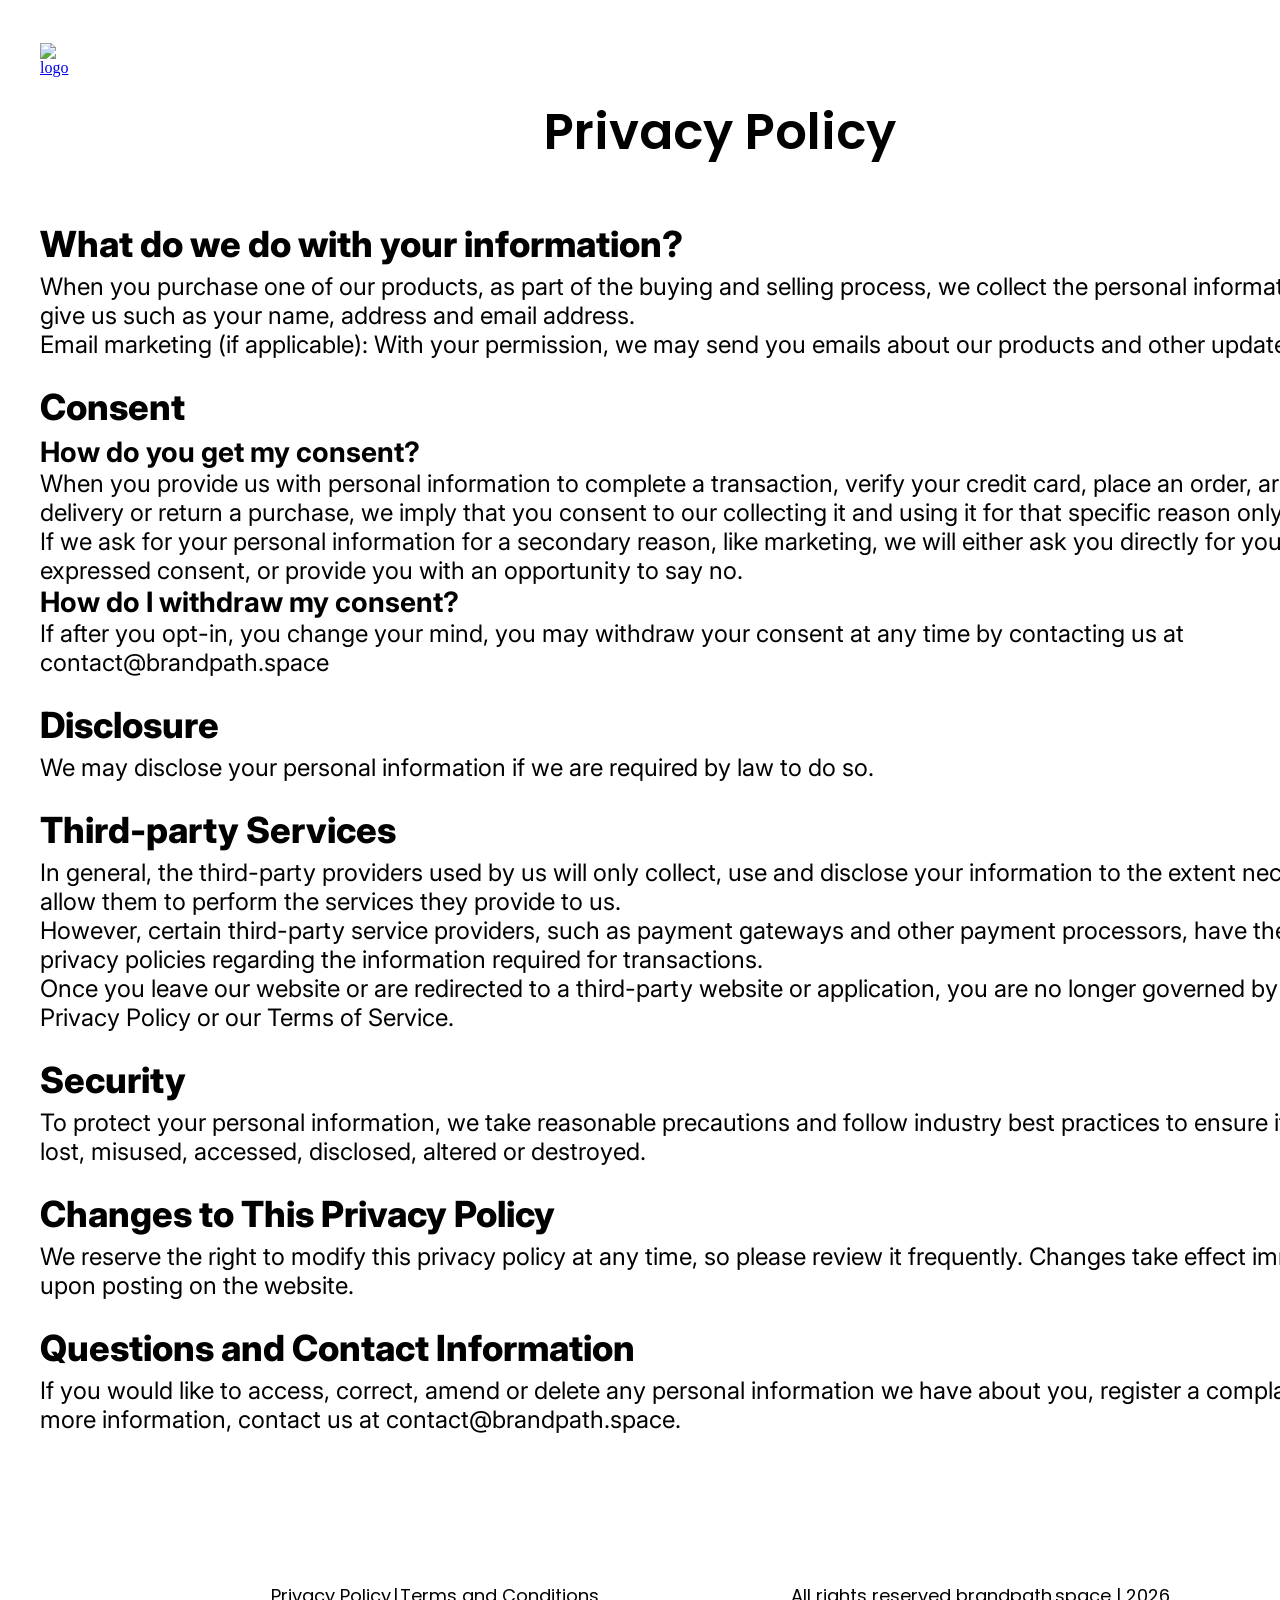
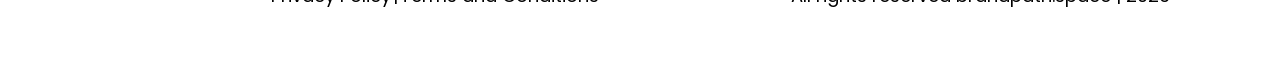
==== policy.html @ eed77c49 "1" ====
<!doctype html>
<html lang="en">
  <head>
    <meta charset="UTF-8" />
    <meta name="viewport" content="width=device-width, initial-scale=1.0" />

    <title>Privacy Policy</title>
    <link rel="icon" href="img/image 1.png" />

    <link rel="stylesheet" type="text/css" href="slick/slick.css" />
    <link rel="stylesheet" href="css/main.css" />
  </head>

  <body>
    <header class="p-f-header p-f-header-terms">
      <div class="p-f-header-background"></div>
      <nav class="p-f-navigation">
        <ul class="p-f-navigation-list-terms">
          <li class="p-f-navigation-item">
            <a href="/">
              <img
                class="p-f-header-terms-img"
                alt="logo"
                src="img/akar-icons_cross.png"
              />
            </a>
          </li>
        </ul>
      </nav>
    </header>

    <main style="background: #ffffff">
      <div class="p-f-policy-terms-container">
        <h1>Privacy Policy</h1>

        <section>
          <h2>What do we do with your information?</h2>
          <p>
            When you purchase one of our products, as part of the buying and
            selling process, we collect the personal information you give us
            such as your name, address and email address.
          </p>
          <p>
            Email marketing (if applicable): With your permission, we may send
            you emails about our products and other updates.
          </p>
        </section>

        <section>
          <h2>Consent</h2>

          <h3>How do you get my consent?</h3>
          <p>
            When you provide us with personal information to complete a
            transaction, verify your credit card, place an order, arrange for a
            delivery or return a purchase, we imply that you consent to our
            collecting it and using it for that specific reason only.
          </p>

          <p>
            If we ask for your personal information for a secondary reason, like
            marketing, we will either ask you directly for your expressed
            consent, or provide you with an opportunity to say no.
          </p>

          <h3>How do I withdraw my consent?</h3>
          <p>
            If after you opt-in, you change your mind, you may withdraw your
            consent at any time by contacting us at
            <a href="mailto:contact@brandpath.space"
              ><span class="domain">contact@brandpath.space</span></a
            >
          </p>
        </section>

        <section>
          <h2>Disclosure</h2>
          <p>
            We may disclose your personal information if we are required by law
            to do so.
          </p>
        </section>

        <section>
          <h2>Third-party Services</h2>
          <p>
            In general, the third-party providers used by us will only collect,
            use and disclose your information to the extent necessary to allow
            them to perform the services they provide to us.
          </p>

          <p>
            However, certain third-party service providers, such as payment
            gateways and other payment processors, have their own privacy
            policies regarding the information required for transactions.
          </p>

          <p>
            Once you leave our website or are redirected to a third-party
            website or application, you are no longer governed by this Privacy
            Policy or our Terms of Service.
          </p>
        </section>

        <section>
          <h2>Security</h2>
          <p>
            To protect your personal information, we take reasonable precautions
            and follow industry best practices to ensure it is not lost,
            misused, accessed, disclosed, altered or destroyed.
          </p>
        </section>

        <section>
          <h2>Changes to This Privacy Policy</h2>
          <p>
            We reserve the right to modify this privacy policy at any time, so
            please review it frequently. Changes take effect immediately upon
            posting on the website.
          </p>
        </section>

        <section>
          <h2>Questions and Contact Information</h2>
          <p>
            If you would like to access, correct, amend or delete any personal
            information we have about you, register a complaint, or get more
            information, contact us at
            <a href="mailto:contact@brandpath.space"
              ><span class="domain">contact@brandpath.space</span></a
            >.
          </p>
        </section>
      </div>
    </main>

    <footer class="p-f-footer" style="margin: auto; background: #ffffff">
      <div class="p-f-footer-container">
        <div class="p-f-footer-wrapper">
          <a class="p-f-footer-text" href="/policy.html">Privacy Policy</a>
          <p class="p-f-footer-text">|</p>
          <a class="p-f-footer-text" href="/terms.html"
            >Terms and Conditions
          </a>
        </div>

        <p class="p-f-footer-copyright">
          All rights reserved brandpath.space | 2026
        </p>
      </div>
    </footer>
    <script src="js/mobile-menu.js"></script>
  </body>
</html>
---- css/main.css ----
@import url("https://fonts.googleapis.com/css2?family=Inter:ital,opsz,wght@0,14..32,100..900;1,14..32,100..900&family=Poppins:ital,wght@0,100;0,200;0,300;0,400;0,500;0,600;0,700;0,800;0,900;1,100;1,200;1,300;1,400;1,500;1,600;1,700;1,800;1,900&display=swap");

*,
*::before,
*::after {
  box-sizing: border-box;
}
html {
  scroll-behavior: smooth;
}

body {
  margin: 0;
  background: #00ff88;

  color: #010101;
}

h1,
h2,
h3,
h4,
h5,
h6,
p {
  margin: 0;
}

ul,
ol {
  margin: 0;
  padding: 0;
  list-style: none;
}
dl,
dt,
dd {
  margin: 0;
  padding: 0;
}
img {
  display: block;
  height: auto;
}
figure {
  margin: 0;
  padding: 0;
  border: 0;
}
.list {
  list-style: none;
}

button,
a {
  cursor: pointer;
}

.button:hover {
  scale: 120%;
}

.p-f-header.is-open .p-f-header-background {
  left: 0;
}
.p-f-header-button-wrapper {
  margin-left: auto;
}
.p-f-header-icon {
  display: none;
}

.p-f-header-icon-button {
  display: -webkit-box;
  display: -ms-flexbox;
  display: flex;
  background-color: transparent;
  border: none;
  border-radius: 50%;
}
.p-f-navigation-list.is-open {
  right: 0;
}
.p-f-header-icon-menu {
  display: block;
}

.p-f-header-icon-button.is-open .p-f-header-icon-menu {
  display: none;
}

.p-f-header-icon-button.is-open .p-f-header-icon-close {
  display: block;
}

.p-f-header {
  position: fixed;
  width: 100%;
  z-index: 5;
  transition: background-color 0.3s ease;
  background: transparent;
  display: flex;
  height: 84px;
  background: #00ff88;
}

.p-f-header-background {
  position: absolute;
  top: 0;
  right: 0;
  bottom: 0;
  left: 100%;
  z-index: -1;
  transition: left 0.3s ease;
  background: #00ff88;
}
.p-f-header.is-open .p-f-header-background {
  left: 0;
}
.p-f-header-button-wrapper {
  margin-right: auto;
  display: flex;
  align-items: center;
  justify-content: space-between;
}

.p-f-header-icon-menu {
  display: block;
}

.p-f-header-icon-button.is-open .p-f-header-icon-menu {
  display: none;
}

.p-f-header-icon-button.is-open .p-f-header-icon-close {
  display: block;
}

.p-f-navigation {
  display: -ms-flexbox;
  -webkit-box-orient: vertical;
  -webkit-box-direction: normal;
  -ms-flex-direction: column;
  flex-direction: column;
  -webkit-box-align: center;
  -ms-flex-align: center;
  align-items: center;
  -webkit-box-flex: 1;
  -ms-flex: 1;
  flex: 1;
  padding: 8px 24px 0;
  position: relative;
}

.p-f-navigation-list {
  display: flex;
  flex-direction: column;
  align-items: center;
  position: absolute;
  top: 100%;
  right: -100%;
  width: 100%;
  height: auto;
  transition: 0.3s;
  z-index: 999;
  padding: 100px 0px;

  gap: 50px;
  background: #00ff88;
}

.p-f-navigation-list.is-open {
  right: 0;
}

.p-f-navigation-link {
  transition: all 0.3s ease-in-out;
  text-decoration: none;
  color: #010101;
  font-family: Poppins;
  font-weight: 400;
  font-style: Regular;
  font-size: 18px;
  leading-trim: NONE;
  line-height: 24px;
  letter-spacing: 0px;
}

.p-f-navigation-link:hover,
.p-f-navigatioт-link:focus {
  color: #5f371a;
}

.p-f-header.is-open {
  background-color: transparent;
}

.p-f-navigation-img {
  display: none;
}
.p-f-home-img {
  width: 288px;
  margin-top: 50px;
}
.p-f-header-terms {
  background: transparent;
}
.p-f-header-terms-img {
  width: 24px;
}
@media screen and (min-width: 1191px) {
  .p-f-navigation-img {
    display: block;
    margin-right: 140px;
  }
  .p-f-header-terms-img {
    width: 41px;
    margin-left: 40px;
  }
  .p-f-home-img {
    width: 288px;
    margin-top: 0px;
    margin-left: 60px;
  }
  .p-f-policy-terms-header-icon-menu {
    display: none;
  }
  .p-f-header-button-wrapper {
    display: none;
  }
  .p-f-header {
    width: 100%;
    height: 120px;
    padding: 0;
    display: flex;
    align-items: center;
    justify-content: center;
    z-index: 1000;
  }

  .p-f-header-icon-button {
    display: none;
  }
  .p-f-navigation {
    display: flex;
    flex-direction: row;
    flex: 1;
    padding: 0;
    width: 1440px;
    padding: 0 0px;
    margin: auto;
  }

  .p-f-navigation-list {
    background-color: transparent;
    flex-direction: row;
    display: flex;
    position: static;
    width: 1440px;
    margin: auto;
    padding-block: 0;
    flex: 1;

    height: 0px;
    display: flex;
    justify-content: center;
    align-items: center;
    justify-content: center;
    padding: 0;
  }

  .p-f-navigation-link {
    font-family: Poppins;
    font-weight: 400;
    font-style: Regular;
    font-size: 18px;
    leading-trim: NONE;
    line-height: 24px;
    letter-spacing: 0px;
  }

  .p-f-navigation-item-desk {
    display: none;
  }
}

.p-f-home {
  width: 375px;
  margin: auto;
}
.p-f-home-container {
  width: 375px;
  padding: 104px 24px 50px;
  margin: auto;
}

.p-f-home-title {
  font-family: Poppins;
  font-weight: 700;
  font-style: Bold;
  font-size: 30px;
  leading-trim: NONE;
  line-height: 40px;
  letter-spacing: 0px;
  text-align: center;
}

.p-f-home-text {
  font-family: Inter;
  font-weight: 400;
  font-style: Regular;
  font-size: 14px;
  leading-trim: NONE;
  line-height: 18px;
  letter-spacing: 0px;
  display: flex;
  flex-direction: column;
  gap: 16px;
  padding: 19px 0 20px;
}

.p-f-home-img {
  transition: all 0.3s ease-in-out;
}

.p-f-home-img:hover {
  transform: scale(1.1);
}
.p-f-home-link {
  width: 327px;
  margin: 0;
}

@media screen and (min-width: 1191px) {
  .p-f-home {
    width: 1440px;
    height: 1070px;
    background-image: url("/img/Frame\ 66.png");
  }
  .p-f-home-container {
    width: 1440px;
    padding: 340px 534px 0px 64px;
  }

  .p-f-home-title {
    font-family: Poppins;
    font-weight: 700;
    font-style: Bold;
    font-size: 60px;
    leading-trim: NONE;
    line-height: 75px;
    letter-spacing: 0px;
    text-align: left;
  }

  .p-f-home-text {
    font-family: Inter;
    font-weight: 400;
    font-style: Regular;
    font-size: 20px;
    leading-trim: NONE;
    line-height: 24px;
    letter-spacing: 0px;

    width: 842px;
    padding: 40px 0 64px;
    gap: 24px;
  }

  .p-f-home-link {
    width: 337px;
    margin: 0;
  }
}
.p-f-about {
  background: #0a0e1a;
  color: #ffffff;
}
.p-f-about-container {
  width: 375px;
  padding: 40px 24px;
  margin: auto;
}
.p-f-about-title {
  font-family: Poppins;
  font-weight: 700;
  font-style: Bold;
  font-size: 30px;
  leading-trim: NONE;
  line-height: 40px;
  letter-spacing: 0px;
  text-align: center;
}
.p-f-about-text {
  font-family: Inter;
  font-weight: 400;
  font-style: Regular;
  font-size: 14px;
  leading-trim: NONE;
  line-height: 18px;
  letter-spacing: 0px;

  display: flex;
  flex-direction: column;
  gap: 20px;
  padding-top: 20px;
}

@media screen and (min-width: 1191px) {
  .p-f-about-container {
    width: 1440px;
    padding: 64px 70px;
  }
  .p-f-about-title {
    font-family: Poppins;
    font-weight: 600;
    font-style: SemiBold;
    font-size: 50px;
    leading-trim: NONE;
    line-height: 65px;
    letter-spacing: 0px;
    text-align: center;
  }
  .p-f-about-text {
    font-family: Inter;
    font-weight: 400;
    font-style: Regular;
    font-size: 20px;
    leading-trim: NONE;
    line-height: 24px;
    letter-spacing: 0px;

    gap: 10px;
    padding-top: 40px;
  }
}

.p-f-why-container {
  width: 375px;
  margin: auto;
  padding: 50px 24px;
  background-repeat: no-repeat;
  background-size: cover;
  background-position: center;
  background-image: url("/img/Frame\ 67.png");
  height: 856px;
}

.p-f-why-item {
  padding-top: 20px;
  display: flex;
  flex-direction: column;
  gap: 10px;
  font-family: Inter;
  font-weight: 400;
  font-style: Regular;
  font-size: 14px;
  leading-trim: NONE;
}

@media screen and (min-width: 1191px) {
  .p-f-why-container {
    width: 1440px;
    margin: auto;
    padding: 310px 74px 0 471px;
    background-repeat: no-repeat;
    background-size: cover;
    background-position: center;
    background-image: url("/img/Frame\ 68.png");
    height: 910px;
  }

  .p-f-why-item {
    padding-top: 40px;
    display: flex;
    flex-direction: column;
    gap: 20px;
    font-family: Inter;
    font-weight: 400;
    font-style: Regular;
    font-size: 20px;
    leading-trim: NONE;
    line-height: 24px;
    letter-spacing: 0px;
  }
  .p-f-about-title-two {
    text-align: left;
  }
}

.p-f-uniqueness-container {
  margin: auto;
  width: 375px;
  padding: 50px 24px 0;
}
.p-f-uniqueness-list {
  padding-top: 20px;
  display: flex;
  flex-direction: column;
  gap: 20px;
}
.p-f-uniqueness-item {
  box-shadow:
    0px 1px 2px -1px #0000001a,
    0px 1px 3px 0px #0000001a;
  border-top: 1px solid #e5e7eb;
  background: #ffffff;

  padding: 20px;
  border-radius: 24px;
  font-family: Inter;
  font-weight: 400;
  font-style: Regular;
  font-size: 16px;
  leading-trim: NONE;
  line-height: 20px;
  letter-spacing: 0px;
}

@media screen and (min-width: 1191px) {
  .p-f-uniqueness-container {
    margin: auto;
    width: 1440px;
    padding: 100px 132px 0;
  }
  .p-f-uniqueness-list {
    padding: 40px 0px 0;
    display: flex;
    flex-direction: column;
    gap: 40px;
  }
  .p-f-uniqueness-item {
    padding: 24px;
    font-family: Inter;
    font-weight: 400;
    font-style: Regular;
    font-size: 24px;
    leading-trim: NONE;
    line-height: 30px;
    letter-spacing: 0px;
  }
}
.p-f-how {
  background: #0a0e1a;
}
.p-f-how-container {
  width: 375px;
  height: 505px;
  background-repeat: no-repeat;
  background-size: cover;
  background-position: center;
  background-image: url("/img/Get\ In\ Touch.png");
  margin: auto;
  width: 375px;
  padding: 143px 43px 0;
}
.p-f-how-text {
  display: flex;
  flex-direction: column;
  gap: 16px;
  padding: 32px 0;
  font-family: Inter;
  font-weight: 400;
  font-style: Regular;
  font-size: 14px;
  leading-trim: NONE;
  line-height: 100%;
  letter-spacing: 0px;
}
.p-f-how-list {
  color: #010101;
  text-decoration: none;
}

.p-f-how-item {
  color: #ffffff;
  text-decoration: none;
  display: flex;
  gap: 12px;
  box-shadow:
    0px 4px 6px -4px #0000001a,
    0px 10px 15px -3px #0000001a;
  background: #0a0e1a;
  width: 302px;
  height: 54px;
  font-family: Inter;
  font-weight: 400;
  font-style: Regular;
  font-size: 14px;
  leading-trim: NONE;
  line-height: 100%;
  letter-spacing: 0px;
  align-items: center;
  justify-content: center;
  border-radius: 33554400px;
}

@media screen and (min-width: 1191px) {
  .p-f-how-container {
    width: 1440px;
    height: 701px;
    background-image: url("/img/Get\ In\ Touch\ \(1\).png");
    margin: auto;
    padding: 240px 384px 0;
  }
  .p-f-how-text {
    font-family: Inter;
    font-weight: 400;
    font-style: Regular;
    font-size: 20px;
    leading-trim: NONE;
    line-height: 24px;
    letter-spacing: 0px;
  }

  .p-f-how-item {
    width: 297px;
    height: 68px;

    border-radius: 24px;
    margin: auto;
    font-weight: 400;
    font-style: Regular;
    font-size: 18px;
    leading-trim: NONE;
    line-height: 24px;
    letter-spacing: 0px;
    text-align: center;
  }
}

.p-f-policy-terms-container {
  padding: 100px 8px 50px;
  width: 375px;
  color: #000000;
  margin: auto;
  font-family: Inter;
  font-weight: 400;
  font-style: Regular;
  font-size: 14px;
  leading-trim: NONE;
}

.p-f-policy-terms-container h1 {
  margin-bottom: 35px;
  font-family: Poppins;
  font-weight: 700;
  font-style: Bold;
  font-size: 30px;
  leading-trim: NONE;
  line-height: 40px;
  letter-spacing: 0px;
  text-align: center;
}
.p-f-policy-terms-container h2 {
  margin: 20px 0 10px;
  font-family: Inter;
  font-weight: 800;
  font-style: Extra Bold;
  font-size: 20px;
  leading-trim: NONE;
  line-height: 100%;
  letter-spacing: 0%;
}
.p-f-policy-terms-container ul {
  list-style-type: disc;
  margin-left: 20px;
}

.p-f-policy-terms-container a {
  color: inherit;
  text-decoration: none;
}
@media screen and (min-width: 1191px) {
  .p-f-policy-terms-container {
    padding: 100px 40px;
    width: 1440px;
    font-family: Inter;
    font-weight: 400;
    font-style: Regular;
    font-size: 24px;
    leading-trim: NONE;
  }
  .p-f-policy-terms-container h1 {
    font-family: Poppins;
    font-weight: 600;
    font-style: SemiBold;
    font-size: 50px;
    leading-trim: NONE;
    line-height: 65px;
    letter-spacing: 0px;

    margin-bottom: 61px;
  }
  .p-f-policy-terms-container h2 {
    font-family: Inter;
    font-weight: 800;
    font-style: Extra Bold;
    font-size: 36px;
    leading-trim: NONE;
    line-height: 100%;
    letter-spacing: 0%;

    margin: 30px 0 10px;
  }
}

.p-f-footer-container {
  width: 375px;
  padding: 32px 22px;
  margin: auto;
  display: flex;
  flex-direction: column;
  font-family: Poppins;
  font-weight: 400;
  font-style: Regular;
  font-size: 14px;
  leading-trim: NONE;
  line-height: 18px;
  letter-spacing: 0px;
  text-align: center;
  gap: 40px;
}

.p-f-footer-wrapper {
  display: flex;
  flex-direction: row;
  align-items: center;
  justify-content: center;
  gap: 2px;
}

.p-f-footer-text {
  text-decoration: none;
  color: inherit;
}

@media screen and (min-width: 1191px) {
  .p-f-footer-container {
    width: 1440px;
    padding: 50px 266px;
    flex-direction: row;
    justify-content: center;
    align-items: center;
    gap: 192px;
    font-family: Poppins;
    font-weight: 400;
    font-style: Regular;
    font-size: 18px;
    leading-trim: NONE;
    line-height: 24px;
    letter-spacing: 0px;
    text-align: center;
  }
}
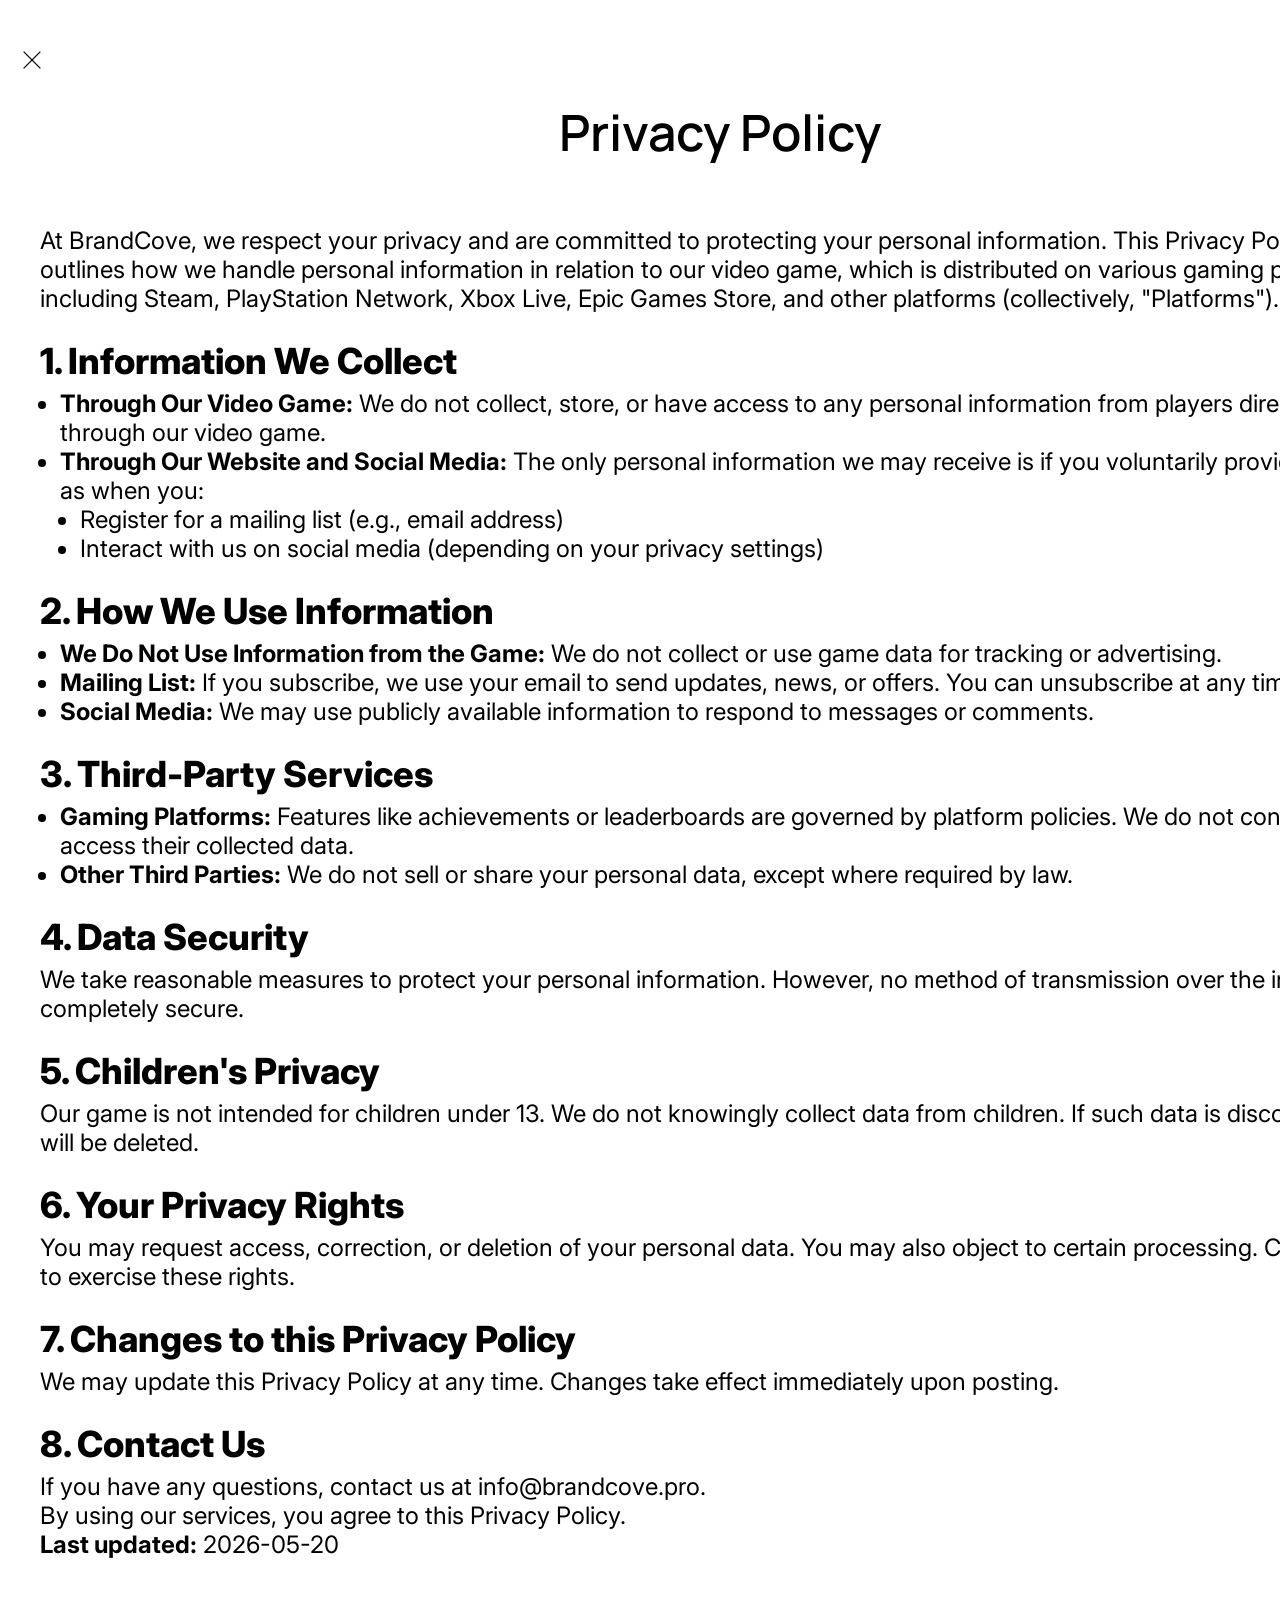
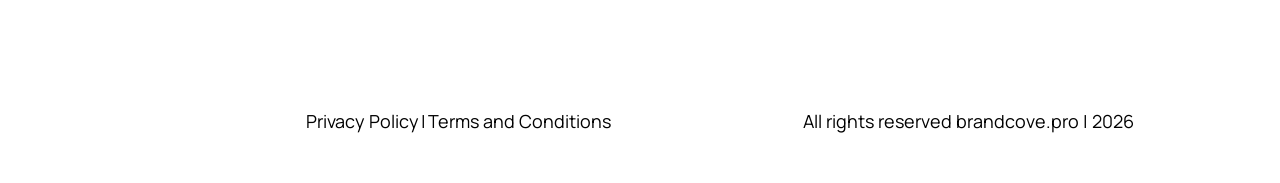
==== commit 7b9e08d2: "2" ====
--- a/policy.html
+++ b/policy.html
@@ -12,14 +12,14 @@
   </head>
 
   <body>
-    <header class="p-f-header p-f-header-terms">
-      <div class="p-f-header-background"></div>
-      <nav class="p-f-navigation">
-        <ul class="p-f-navigation-list-terms">
-          <li class="p-f-navigation-item">
+    <header class="p-m-header p-m-header-terms">
+      <div class="p-m-header-background"></div>
+      <nav class="p-m-navigation">
+        <ul class="p-m-navigation-list-terms">
+          <li class="p-m-navigation-item">
             <a href="/">
               <img
-                class="p-f-header-terms-img"
+                class="p-m-header-terms-img"
                 alt="logo"
                 src="img/akar-icons_cross.png"
               />
@@ -30,122 +30,143 @@
     </header>
 
     <main style="background: #ffffff">
-      <div class="p-f-policy-terms-container">
+      <div class="p-m-policy-terms-container">
         <h1>Privacy Policy</h1>
 
+        <p>
+          At <span class="name">BrandCove</span>, we respect your privacy and
+          are committed to protecting your personal information. This Privacy
+          Policy outlines how we handle personal information in relation to our
+          video game, which is distributed on various gaming platforms,
+          including Steam, PlayStation Network, Xbox Live, Epic Games Store, and
+          other platforms (collectively, "Platforms").
+        </p>
+
         <section>
-          <h2>What do we do with your information?</h2>
+          <h2>1. Information We Collect</h2>
+          <ul>
+            <li>
+              <strong>Through Our Video Game:</strong>
+              We do not collect, store, or have access to any personal
+              information from players directly through our video game.
+            </li>
+            <li>
+              <strong>Through Our Website and Social Media:</strong>
+              The only personal information we may receive is if you voluntarily
+              provide it, such as when you:
+              <ul>
+                <li>Register for a mailing list (e.g., email address)</li>
+                <li>
+                  Interact with us on social media (depending on your privacy
+                  settings)
+                </li>
+              </ul>
+            </li>
+          </ul>
+        </section>
+
+        <section>
+          <h2>2. How We Use Information</h2>
+          <ul>
+            <li>
+              <strong>We Do Not Use Information from the Game:</strong>
+              We do not collect or use game data for tracking or advertising.
+            </li>
+            <li>
+              <strong>Mailing List:</strong>
+              If you subscribe, we use your email to send updates, news, or
+              offers. You can unsubscribe at any time.
+            </li>
+            <li>
+              <strong>Social Media:</strong>
+              We may use publicly available information to respond to messages
+              or comments.
+            </li>
+          </ul>
+        </section>
+
+        <section>
+          <h2>3. Third-Party Services</h2>
+          <ul>
+            <li>
+              <strong>Gaming Platforms:</strong>
+              Features like achievements or leaderboards are governed by
+              platform policies. We do not control or access their collected
+              data.
+            </li>
+            <li>
+              <strong>Other Third Parties:</strong>
+              We do not sell or share your personal data, except where required
+              by law.
+            </li>
+          </ul>
+        </section>
+
+        <section>
+          <h2>4. Data Security</h2>
           <p>
-            When you purchase one of our products, as part of the buying and
-            selling process, we collect the personal information you give us
-            such as your name, address and email address.
-          </p>
-          <p>
-            Email marketing (if applicable): With your permission, we may send
-            you emails about our products and other updates.
+            We take reasonable measures to protect your personal information.
+            However, no method of transmission over the internet is completely
+            secure.
           </p>
         </section>
 
         <section>
-          <h2>Consent</h2>
-
-          <h3>How do you get my consent?</h3>
+          <h2>5. Children's Privacy</h2>
           <p>
-            When you provide us with personal information to complete a
-            transaction, verify your credit card, place an order, arrange for a
-            delivery or return a purchase, we imply that you consent to our
-            collecting it and using it for that specific reason only.
-          </p>
-
-          <p>
-            If we ask for your personal information for a secondary reason, like
-            marketing, we will either ask you directly for your expressed
-            consent, or provide you with an opportunity to say no.
-          </p>
-
-          <h3>How do I withdraw my consent?</h3>
-          <p>
-            If after you opt-in, you change your mind, you may withdraw your
-            consent at any time by contacting us at
-            <a href="mailto:contact@brandpath.space"
-              ><span class="domain">contact@brandpath.space</span></a
-            >
+            Our game is not intended for children under 13. We do not knowingly
+            collect data from children. If such data is discovered, it will be
+            deleted.
           </p>
         </section>
 
         <section>
-          <h2>Disclosure</h2>
+          <h2>6. Your Privacy Rights</h2>
           <p>
-            We may disclose your personal information if we are required by law
-            to do so.
+            You may request access, correction, or deletion of your personal
+            data. You may also object to certain processing. Contact us to
+            exercise these rights.
           </p>
         </section>
 
         <section>
-          <h2>Third-party Services</h2>
+          <h2>7. Changes to this Privacy Policy</h2>
           <p>
-            In general, the third-party providers used by us will only collect,
-            use and disclose your information to the extent necessary to allow
-            them to perform the services they provide to us.
-          </p>
-
-          <p>
-            However, certain third-party service providers, such as payment
-            gateways and other payment processors, have their own privacy
-            policies regarding the information required for transactions.
-          </p>
-
-          <p>
-            Once you leave our website or are redirected to a third-party
-            website or application, you are no longer governed by this Privacy
-            Policy or our Terms of Service.
+            We may update this Privacy Policy at any time. Changes take effect
+            immediately upon posting.
           </p>
         </section>
 
         <section>
-          <h2>Security</h2>
+          <h2>8. Contact Us</h2>
           <p>
-            To protect your personal information, we take reasonable precautions
-            and follow industry best practices to ensure it is not lost,
-            misused, accessed, disclosed, altered or destroyed.
+            If you have any questions, contact us at
+            <a href="mailto:info@brandcove.pro"
+              ><span class="domain">info@brandcove.pro</span></a
+            >.
           </p>
         </section>
 
-        <section>
-          <h2>Changes to This Privacy Policy</h2>
-          <p>
-            We reserve the right to modify this privacy policy at any time, so
-            please review it frequently. Changes take effect immediately upon
-            posting on the website.
-          </p>
-        </section>
+        <p>By using our services, you agree to this Privacy Policy.</p>
 
-        <section>
-          <h2>Questions and Contact Information</h2>
-          <p>
-            If you would like to access, correct, amend or delete any personal
-            information we have about you, register a complaint, or get more
-            information, contact us at
-            <a href="mailto:contact@brandpath.space"
-              ><span class="domain">contact@brandpath.space</span></a
-            >.
-          </p>
-        </section>
+        <p>
+          <strong>Last updated:</strong> <span class="date">2026-05-20</span>
+        </p>
       </div>
     </main>
 
-    <footer class="p-f-footer" style="margin: auto; background: #ffffff">
-      <div class="p-f-footer-container">
-        <div class="p-f-footer-wrapper">
-          <a class="p-f-footer-text" href="/policy.html">Privacy Policy</a>
-          <p class="p-f-footer-text">|</p>
-          <a class="p-f-footer-text" href="/terms.html"
+    <footer class="p-m-footer" style="margin: auto; background: #ffffff">
+      <div class="p-m-footer-container">
+        <div class="p-m-footer-wrapper">
+          <a class="p-m-footer-text" href="/policy.html">Privacy Policy</a>
+          <p class="p-m-footer-text">|</p>
+          <a class="p-m-footer-text" href="/terms.html"
             >Terms and Conditions
           </a>
         </div>
 
-        <p class="p-f-footer-copyright">
-          All rights reserved brandpath.space | 2026
+        <p class="p-m-footer-copyright">
+          All rights reserved brandcove.pro | 2026
         </p>
       </div>
     </footer>
--- a/css/main.css
+++ b/css/main.css
@@ -1,4 +1,4 @@
-@import url("https://fonts.googleapis.com/css2?family=Inter:ital,opsz,wght@0,14..32,100..900;1,14..32,100..900&family=Poppins:ital,wght@0,100;0,200;0,300;0,400;0,500;0,600;0,700;0,800;0,900;1,100;1,200;1,300;1,400;1,500;1,600;1,700;1,800;1,900&display=swap");
+@import url("https://fonts.googleapis.com/css2?family=Inter:ital,opsz,wght@0,14..32,100..900;1,14..32,100..900&family=Manrope:wght@200..800&display=swap");
 
 *,
 *::before,
@@ -11,7 +11,7 @@
 
 body {
   margin: 0;
-  background: #00ff88;
+  background: #67e8f9;
 
   color: #010101;
 }
@@ -60,17 +60,17 @@
   scale: 120%;
 }
 
-.p-f-header.is-open .p-f-header-background {
+.p-m-header.is-open .p-m-header-background {
   left: 0;
 }
-.p-f-header-button-wrapper {
+.p-m-header-button-wrapper {
   margin-left: auto;
 }
-.p-f-header-icon {
+.p-m-header-icon {
   display: none;
 }
 
-.p-f-header-icon-button {
+.p-m-header-icon-button {
   display: -webkit-box;
   display: -ms-flexbox;
   display: flex;
@@ -78,22 +78,22 @@
   border: none;
   border-radius: 50%;
 }
-.p-f-navigation-list.is-open {
+.p-m-navigation-list.is-open {
   right: 0;
 }
-.p-f-header-icon-menu {
+.p-m-header-icon-menu {
   display: block;
 }
 
-.p-f-header-icon-button.is-open .p-f-header-icon-menu {
+.p-m-header-icon-button.is-open .p-m-header-icon-menu {
   display: none;
 }
 
-.p-f-header-icon-button.is-open .p-f-header-icon-close {
+.p-m-header-icon-button.is-open .p-m-header-icon-close {
   display: block;
 }
 
-.p-f-header {
+.p-m-header {
   position: fixed;
   width: 100%;
   z-index: 5;
@@ -101,10 +101,10 @@
   background: transparent;
   display: flex;
   height: 84px;
-  background: #00ff88;
-}
-
-.p-f-header-background {
+  background: #67e8f9;
+}
+
+.p-m-header-background {
   position: absolute;
   top: 0;
   right: 0;
@@ -112,31 +112,31 @@
   left: 100%;
   z-index: -1;
   transition: left 0.3s ease;
-  background: #00ff88;
-}
-.p-f-header.is-open .p-f-header-background {
+  background: #67e8f9;
+}
+.p-m-header.is-open .p-m-header-background {
   left: 0;
 }
-.p-f-header-button-wrapper {
+.p-m-header-button-wrapper {
   margin-right: auto;
   display: flex;
   align-items: center;
   justify-content: space-between;
 }
 
-.p-f-header-icon-menu {
+.p-m-header-icon-menu {
   display: block;
 }
 
-.p-f-header-icon-button.is-open .p-f-header-icon-menu {
+.p-m-header-icon-button.is-open .p-m-header-icon-menu {
   display: none;
 }
 
-.p-f-header-icon-button.is-open .p-f-header-icon-close {
+.p-m-header-icon-button.is-open .p-m-header-icon-close {
   display: block;
 }
 
-.p-f-navigation {
+.p-m-navigation {
   display: -ms-flexbox;
   -webkit-box-orient: vertical;
   -webkit-box-direction: normal;
@@ -152,7 +152,7 @@
   position: relative;
 }
 
-.p-f-navigation-list {
+.p-m-navigation-list {
   display: flex;
   flex-direction: column;
   align-items: center;
@@ -166,18 +166,18 @@
   padding: 100px 0px;
 
   gap: 50px;
-  background: #00ff88;
-}
-
-.p-f-navigation-list.is-open {
+  background: #67e8f9;
+}
+
+.p-m-navigation-list.is-open {
   right: 0;
 }
 
-.p-f-navigation-link {
+.p-m-navigation-link {
   transition: all 0.3s ease-in-out;
   text-decoration: none;
   color: #010101;
-  font-family: Poppins;
+  font-family: Manrope;
   font-weight: 400;
   font-style: Regular;
   font-size: 18px;
@@ -186,49 +186,44 @@
   letter-spacing: 0px;
 }
 
-.p-f-navigation-link:hover,
-.p-f-navigatioт-link:focus {
-  color: #5f371a;
-}
-
-.p-f-header.is-open {
+.p-m-navigation-link:hover,
+.p-m-navigatioт-link:focus {
+  color: #ffffff;
+}
+
+.p-m-header.is-open {
   background-color: transparent;
 }
 
-.p-f-navigation-img {
+.p-m-navigation-img {
   display: none;
 }
-.p-f-home-img {
-  width: 288px;
-  margin-top: 50px;
-}
-.p-f-header-terms {
+
+.p-m-header-terms {
   background: transparent;
 }
-.p-f-header-terms-img {
+.p-m-header-terms-img {
   width: 24px;
 }
-@media screen and (min-width: 1191px) {
-  .p-f-navigation-img {
+@media screen and (min-width: 1207px) {
+  .p-m-navigation-img {
     display: block;
-    margin-right: 140px;
-  }
-  .p-f-header-terms-img {
-    width: 41px;
-    margin-left: 40px;
-  }
-  .p-f-home-img {
+    margin-right: 160px;
+  }
+  .p-m-header-terms-img {
+    margin-left: 20px;
+  }
+  .p-m-home-img {
     width: 288px;
-    margin-top: 0px;
-    margin-left: 60px;
-  }
-  .p-f-policy-terms-header-icon-menu {
+    margin-top: 50px;
+  }
+  .p-m-policy-terms-header-icon-menu {
     display: none;
   }
-  .p-f-header-button-wrapper {
+  .p-m-header-button-wrapper {
     display: none;
   }
-  .p-f-header {
+  .p-m-header {
     width: 100%;
     height: 120px;
     padding: 0;
@@ -238,10 +233,10 @@
     z-index: 1000;
   }
 
-  .p-f-header-icon-button {
+  .p-m-header-icon-button {
     display: none;
   }
-  .p-f-navigation {
+  .p-m-navigation {
     display: flex;
     flex-direction: row;
     flex: 1;
@@ -251,7 +246,7 @@
     margin: auto;
   }
 
-  .p-f-navigation-list {
+  .p-m-navigation-list {
     background-color: transparent;
     flex-direction: row;
     display: flex;
@@ -269,8 +264,8 @@
     padding: 0;
   }
 
-  .p-f-navigation-link {
-    font-family: Poppins;
+  .p-m-navigation-link {
+    font-family: Manrope;
     font-weight: 400;
     font-style: Regular;
     font-size: 18px;
@@ -279,33 +274,34 @@
     letter-spacing: 0px;
   }
 
-  .p-f-navigation-item-desk {
+  .p-m-navigation-item-desk {
     display: none;
   }
 }
 
-.p-f-home {
+.p-m-home {
   width: 375px;
   margin: auto;
-}
-.p-f-home-container {
-  width: 375px;
-  padding: 104px 24px 50px;
+  height: 770px;
+  background-image: url("/img/Frame\ 66.png");
+}
+.p-m-home-container {
+  width: 375px;
+  padding: 96px 24px 50px;
   margin: auto;
 }
 
-.p-f-home-title {
-  font-family: Poppins;
+.p-m-home-title {
+  font-family: Manrope;
   font-weight: 700;
   font-style: Bold;
   font-size: 30px;
   leading-trim: NONE;
   line-height: 40px;
   letter-spacing: 0px;
-  text-align: center;
-}
-
-.p-f-home-text {
+}
+
+.p-m-home-text {
   font-family: Inter;
   font-weight: 400;
   font-style: Regular;
@@ -313,47 +309,33 @@
   leading-trim: NONE;
   line-height: 18px;
   letter-spacing: 0px;
-  display: flex;
-  flex-direction: column;
-  gap: 16px;
-  padding: 19px 0 20px;
-}
-
-.p-f-home-img {
-  transition: all 0.3s ease-in-out;
-}
-
-.p-f-home-img:hover {
-  transform: scale(1.1);
-}
-.p-f-home-link {
-  width: 327px;
-  margin: 0;
-}
-
-@media screen and (min-width: 1191px) {
-  .p-f-home {
-    width: 1440px;
-    height: 1070px;
-    background-image: url("/img/Frame\ 66.png");
-  }
-  .p-f-home-container {
-    width: 1440px;
-    padding: 340px 534px 0px 64px;
-  }
-
-  .p-f-home-title {
-    font-family: Poppins;
+
+  padding: 19px 0 0px;
+}
+
+@media screen and (min-width: 1207px) {
+  .p-m-home {
+    width: 1440px;
+    height: 882px;
+    background-image: url("/img/Frame\ 67.png");
+  }
+  .p-m-home-container {
+    width: 1440px;
+    padding: 283px 64px;
+  }
+
+  .p-m-home-title {
+    font-family: Manrope;
     font-weight: 700;
     font-style: Bold;
     font-size: 60px;
     leading-trim: NONE;
     line-height: 75px;
     letter-spacing: 0px;
-    text-align: left;
-  }
-
-  .p-f-home-text {
+    width: 892px;
+  }
+
+  .p-m-home-text {
     font-family: Inter;
     font-weight: 400;
     font-style: Regular;
@@ -361,28 +343,22 @@
     leading-trim: NONE;
     line-height: 24px;
     letter-spacing: 0px;
-
-    width: 842px;
-    padding: 40px 0 64px;
-    gap: 24px;
-  }
-
-  .p-f-home-link {
-    width: 337px;
-    margin: 0;
-  }
-}
-.p-f-about {
-  background: #0a0e1a;
+    padding-top: 40px;
+    width: 820px;
+  }
+}
+.p-m-about {
+  background: #1a1633;
+
   color: #ffffff;
 }
-.p-f-about-container {
+.p-m-about-container {
   width: 375px;
   padding: 40px 24px;
   margin: auto;
 }
-.p-f-about-title {
-  font-family: Poppins;
+.p-m-about-title {
+  font-family: Manrope;
   font-weight: 700;
   font-style: Bold;
   font-size: 30px;
@@ -391,7 +367,7 @@
   letter-spacing: 0px;
   text-align: center;
 }
-.p-f-about-text {
+.p-m-about-text {
   font-family: Inter;
   font-weight: 400;
   font-style: Regular;
@@ -400,19 +376,16 @@
   line-height: 18px;
   letter-spacing: 0px;
 
-  display: flex;
-  flex-direction: column;
-  gap: 20px;
   padding-top: 20px;
 }
 
-@media screen and (min-width: 1191px) {
-  .p-f-about-container {
-    width: 1440px;
-    padding: 64px 70px;
-  }
-  .p-f-about-title {
-    font-family: Poppins;
+@media screen and (min-width: 1207px) {
+  .p-m-about-container {
+    width: 1440px;
+    padding: 64px 80px;
+  }
+  .p-m-about-title {
+    font-family: Manrope;
     font-weight: 600;
     font-style: SemiBold;
     font-size: 50px;
@@ -421,7 +394,7 @@
     letter-spacing: 0px;
     text-align: center;
   }
-  .p-f-about-text {
+  .p-m-about-text {
     font-family: Inter;
     font-weight: 400;
     font-style: Regular;
@@ -430,27 +403,23 @@
     line-height: 24px;
     letter-spacing: 0px;
 
-    gap: 10px;
     padding-top: 40px;
   }
 }
 
-.p-f-why-container {
+.p-m-why-container {
   width: 375px;
   margin: auto;
-  padding: 50px 24px;
+  padding: 50px 20px;
   background-repeat: no-repeat;
   background-size: cover;
   background-position: center;
-  background-image: url("/img/Frame\ 67.png");
-  height: 856px;
-}
-
-.p-f-why-item {
-  padding-top: 20px;
-  display: flex;
-  flex-direction: column;
-  gap: 10px;
+  background-image: url("/img/Frame\ 69.png");
+  height: 726px;
+}
+
+.p-m-why-item {
+  padding-top: 19px;
   font-family: Inter;
   font-weight: 400;
   font-style: Regular;
@@ -458,23 +427,20 @@
   leading-trim: NONE;
 }
 
-@media screen and (min-width: 1191px) {
-  .p-f-why-container {
+@media screen and (min-width: 1207px) {
+  .p-m-why-container {
     width: 1440px;
     margin: auto;
-    padding: 310px 74px 0 471px;
+    padding: 272px 97px 0 471px;
     background-repeat: no-repeat;
     background-size: cover;
     background-position: center;
-    background-image: url("/img/Frame\ 68.png");
-    height: 910px;
-  }
-
-  .p-f-why-item {
-    padding-top: 40px;
-    display: flex;
-    flex-direction: column;
-    gap: 20px;
+    background-image: url("/img/Frame\ 70.png");
+    height: 791px;
+  }
+
+  .p-m-why-item {
+    padding-top: 42px;
     font-family: Inter;
     font-weight: 400;
     font-style: Regular;
@@ -483,96 +449,82 @@
     line-height: 24px;
     letter-spacing: 0px;
   }
-  .p-f-about-title-two {
+  .p-m-about-title-two {
     text-align: left;
   }
 }
-
-.p-f-uniqueness-container {
+.p-m-uniqueness {
+  background: #1a1633;
+}
+.p-m-uniqueness-container {
   margin: auto;
   width: 375px;
-  padding: 50px 24px 0;
-}
-.p-f-uniqueness-list {
+  padding: 50px 24px;
+  background: #1a1633;
+  color: #ffffff;
+}
+.p-m-uniqueness-item {
+  font-family: Inter;
+  font-weight: 400;
+  font-style: Regular;
+  font-size: 14px;
+  leading-trim: NONE;
+  line-height: 18px;
+  letter-spacing: 0px;
   padding-top: 20px;
-  display: flex;
-  flex-direction: column;
-  gap: 20px;
-}
-.p-f-uniqueness-item {
-  box-shadow:
-    0px 1px 2px -1px #0000001a,
-    0px 1px 3px 0px #0000001a;
-  border-top: 1px solid #e5e7eb;
-  background: #ffffff;
-
-  padding: 20px;
-  border-radius: 24px;
-  font-family: Inter;
-  font-weight: 400;
-  font-style: Regular;
-  font-size: 16px;
-  leading-trim: NONE;
-  line-height: 20px;
-  letter-spacing: 0px;
-}
-
-@media screen and (min-width: 1191px) {
-  .p-f-uniqueness-container {
+}
+
+@media screen and (min-width: 1207px) {
+  .p-m-uniqueness-container {
     margin: auto;
     width: 1440px;
-    padding: 100px 132px 0;
-  }
-  .p-f-uniqueness-list {
+    padding: 64px 80px;
+  }
+  .p-m-uniqueness-list {
     padding: 40px 0px 0;
     display: flex;
     flex-direction: column;
     gap: 40px;
   }
-  .p-f-uniqueness-item {
-    padding: 24px;
+  .p-m-uniqueness-item {
+    padding-top: 40px;
     font-family: Inter;
     font-weight: 400;
     font-style: Regular;
-    font-size: 24px;
-    leading-trim: NONE;
-    line-height: 30px;
-    letter-spacing: 0px;
-  }
-}
-.p-f-how {
-  background: #0a0e1a;
-}
-.p-f-how-container {
-  width: 375px;
-  height: 505px;
+    font-size: 20px;
+    leading-trim: NONE;
+    line-height: 24px;
+    letter-spacing: 0px;
+  }
+}
+.p-m-how {
+  background: #1a1633;
+}
+.p-m-how-container {
+  width: 375px;
+  height: 477px;
   background-repeat: no-repeat;
   background-size: cover;
   background-position: center;
-  background-image: url("/img/Get\ In\ Touch.png");
+  background-image: url("/img/Contact\ –\ We’re\ Here\ to\ Help.png");
   margin: auto;
   width: 375px;
-  padding: 143px 43px 0;
-}
-.p-f-how-text {
-  display: flex;
-  flex-direction: column;
-  gap: 16px;
-  padding: 32px 0;
+  padding: 144px 43px 0;
+}
+.p-m-how-text {
   font-family: Inter;
   font-weight: 400;
   font-style: Regular;
   font-size: 14px;
   leading-trim: NONE;
-  line-height: 100%;
-  letter-spacing: 0px;
-}
-.p-f-how-list {
+  padding: 20px 0;
+}
+.p-m-how-list {
   color: #010101;
   text-decoration: none;
 }
 
-.p-f-how-item {
+.p-m-how-item {
   color: #ffffff;
   text-decoration: none;
   display: flex;
@@ -580,7 +532,8 @@
   box-shadow:
     0px 4px 6px -4px #0000001a,
     0px 10px 15px -3px #0000001a;
-  background: #0a0e1a;
+  background: #1a1633;
+
   width: 302px;
   height: 54px;
   font-family: Inter;
@@ -595,15 +548,15 @@
   border-radius: 33554400px;
 }
 
-@media screen and (min-width: 1191px) {
-  .p-f-how-container {
-    width: 1440px;
-    height: 701px;
-    background-image: url("/img/Get\ In\ Touch\ \(1\).png");
+@media screen and (min-width: 1207px) {
+  .p-m-how-container {
+    width: 1440px;
+    height: 637px;
+    background-image: url("/img/Contact\ –\ We’re\ Here\ to\ Help\ \(1\).png");
     margin: auto;
-    padding: 240px 384px 0;
-  }
-  .p-f-how-text {
+    padding: 241px 30px 0;
+  }
+  .p-m-how-text {
     font-family: Inter;
     font-weight: 400;
     font-style: Regular;
@@ -611,9 +564,12 @@
     leading-trim: NONE;
     line-height: 24px;
     letter-spacing: 0px;
-  }
-
-  .p-f-how-item {
+    width: 662px;
+    margin: auto;
+    padding: 32px 0;
+  }
+
+  .p-m-how-item {
     width: 297px;
     height: 68px;
 
@@ -629,7 +585,7 @@
   }
 }
 
-.p-f-policy-terms-container {
+.p-m-policy-terms-container {
   padding: 100px 8px 50px;
   width: 375px;
   color: #000000;
@@ -641,18 +597,19 @@
   leading-trim: NONE;
 }
 
-.p-f-policy-terms-container h1 {
+.p-m-policy-terms-container h1 {
+  text-align: center;
   margin-bottom: 35px;
-  font-family: Poppins;
+  font-family: Manrope;
   font-weight: 700;
   font-style: Bold;
   font-size: 30px;
   leading-trim: NONE;
   line-height: 40px;
   letter-spacing: 0px;
-  text-align: center;
-}
-.p-f-policy-terms-container h2 {
+}
+.p-m-policy-terms-container h2,
+.p-m-policy-terms-container h3 {
   margin: 20px 0 10px;
   font-family: Inter;
   font-weight: 800;
@@ -662,17 +619,17 @@
   line-height: 100%;
   letter-spacing: 0%;
 }
-.p-f-policy-terms-container ul {
+.p-m-policy-terms-container ul {
   list-style-type: disc;
   margin-left: 20px;
 }
 
-.p-f-policy-terms-container a {
+.p-m-policy-terms-container a {
   color: inherit;
   text-decoration: none;
 }
-@media screen and (min-width: 1191px) {
-  .p-f-policy-terms-container {
+@media screen and (min-width: 1207px) {
+  .p-m-policy-terms-container {
     padding: 100px 40px;
     width: 1440px;
     font-family: Inter;
@@ -681,8 +638,8 @@
     font-size: 24px;
     leading-trim: NONE;
   }
-  .p-f-policy-terms-container h1 {
-    font-family: Poppins;
+  .p-m-policy-terms-container h1 {
+    font-family: Manrope;
     font-weight: 600;
     font-style: SemiBold;
     font-size: 50px;
@@ -692,7 +649,8 @@
 
     margin-bottom: 61px;
   }
-  .p-f-policy-terms-container h2 {
+  .p-m-policy-terms-container h2,
+  .p-m-policy-terms-container h3 {
     font-family: Inter;
     font-weight: 800;
     font-style: Extra Bold;
@@ -705,13 +663,13 @@
   }
 }
 
-.p-f-footer-container {
+.p-m-footer-container {
   width: 375px;
   padding: 32px 22px;
   margin: auto;
   display: flex;
   flex-direction: column;
-  font-family: Poppins;
+  font-family: Manrope;
   font-weight: 400;
   font-style: Regular;
   font-size: 14px;
@@ -719,10 +677,11 @@
   line-height: 18px;
   letter-spacing: 0px;
   text-align: center;
+
   gap: 40px;
 }
 
-.p-f-footer-wrapper {
+.p-m-footer-wrapper {
   display: flex;
   flex-direction: row;
   align-items: center;
@@ -730,20 +689,20 @@
   gap: 2px;
 }
 
-.p-f-footer-text {
+.p-m-footer-text {
   text-decoration: none;
   color: inherit;
 }
 
-@media screen and (min-width: 1191px) {
-  .p-f-footer-container {
+@media screen and (min-width: 1207px) {
+  .p-m-footer-container {
     width: 1440px;
     padding: 50px 266px;
     flex-direction: row;
     justify-content: center;
     align-items: center;
     gap: 192px;
-    font-family: Poppins;
+    font-family: Manrope;
     font-weight: 400;
     font-style: Regular;
     font-size: 18px;
